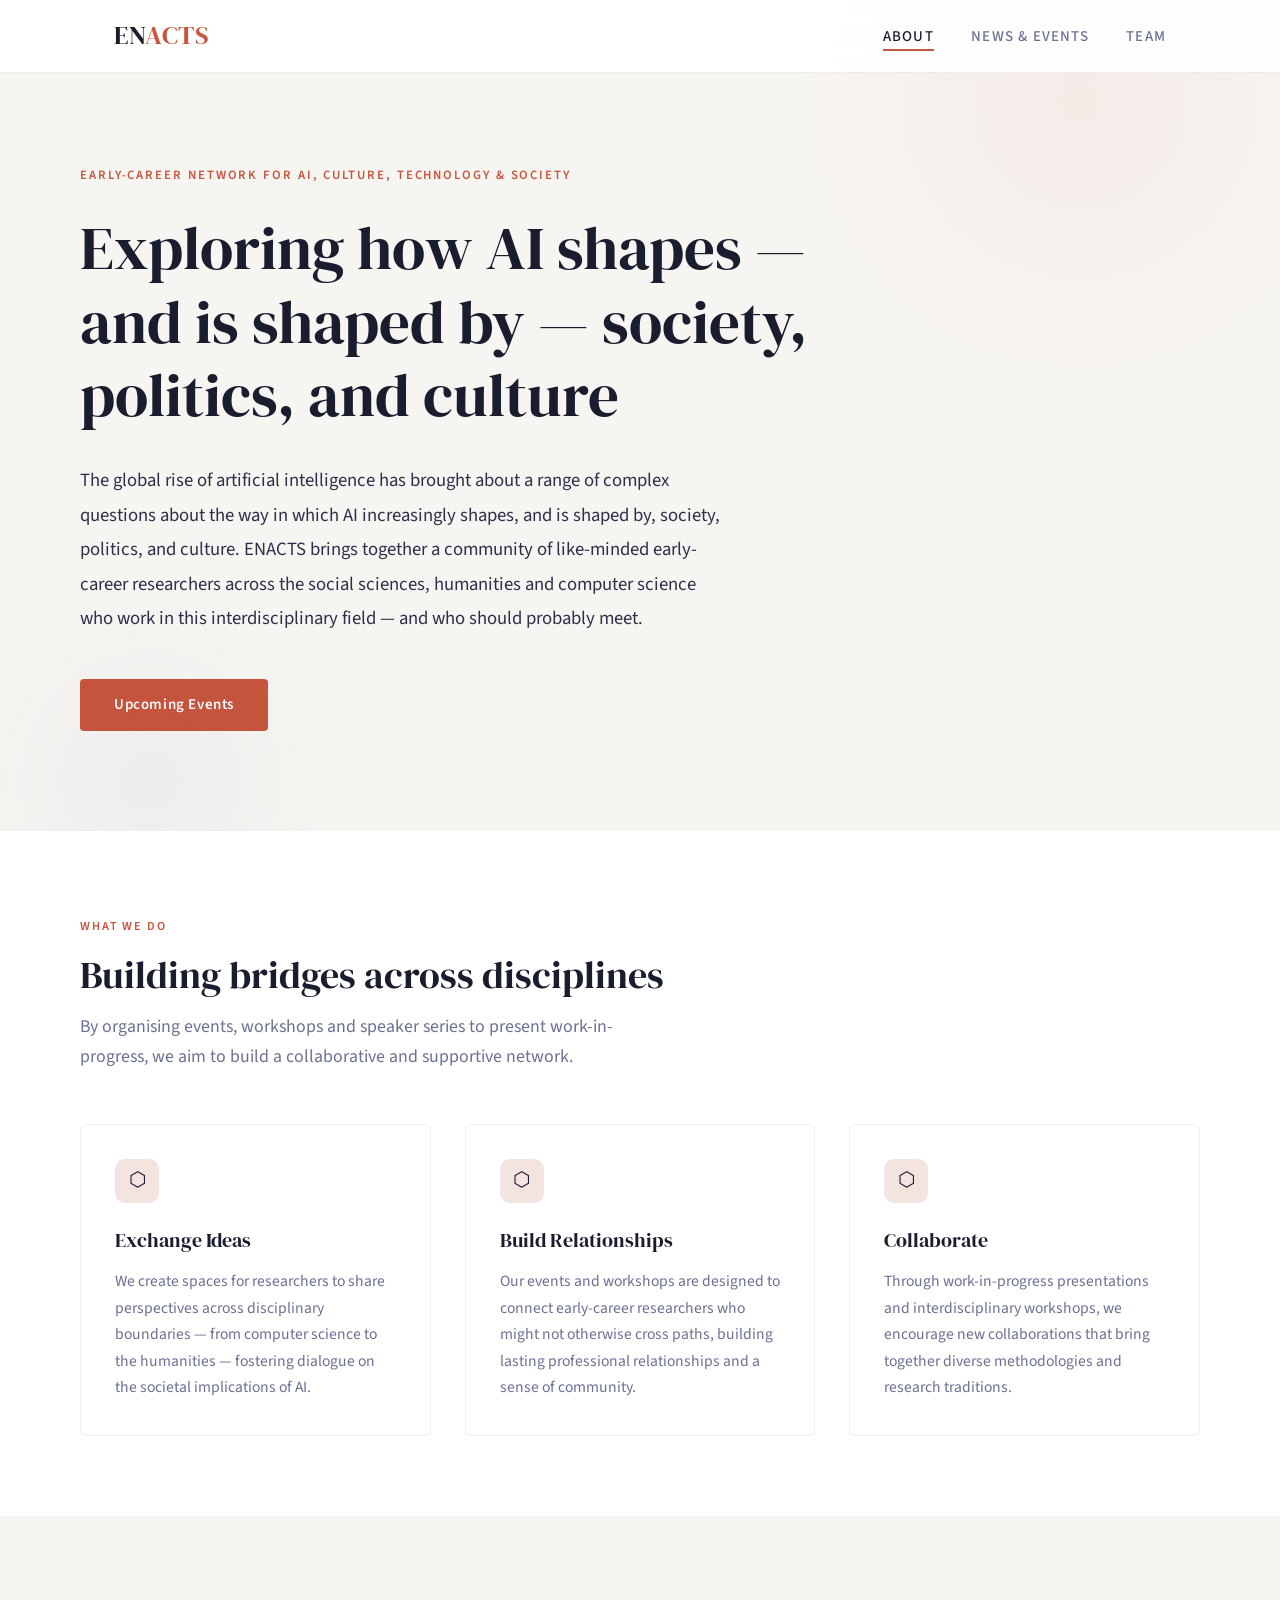
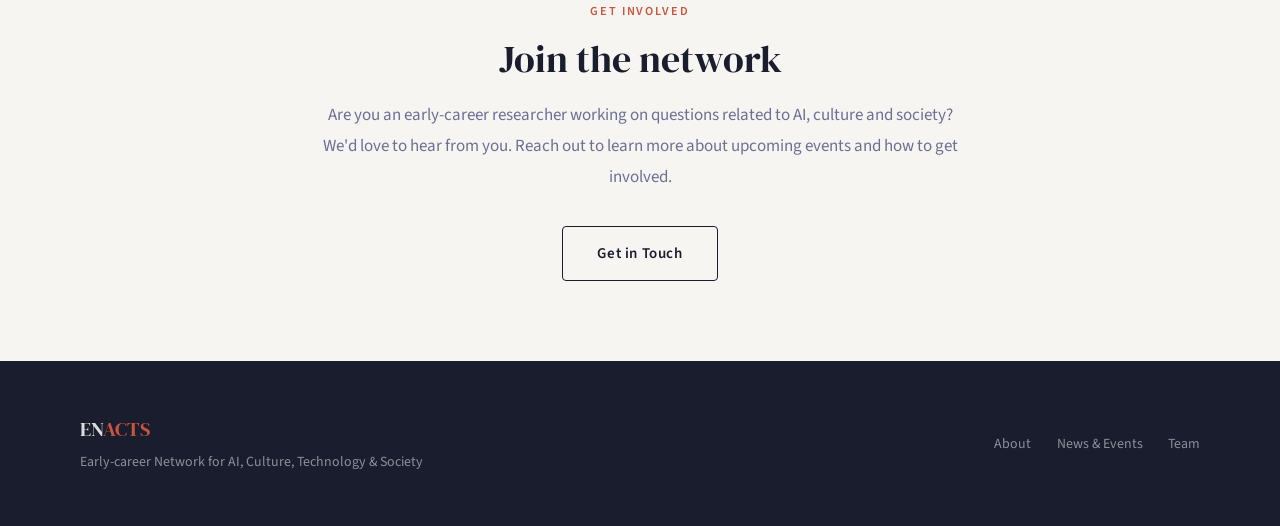
==== index.html @ 3371b324 "Add files via upload" ====
<!DOCTYPE html>
<html lang="en">
<head>
  <meta charset="UTF-8">
  <meta name="viewport" content="width=device-width, initial-scale=1.0">
  <title>ENACTS — Early-career Network for AI, Culture, Technology &amp; Society</title>
  <meta name="description" content="ENACTS brings together early-career researchers across the social sciences, humanities and computer science working at the intersection of AI, culture and society.">
  <link rel="stylesheet" href="style.css">
  <link rel="icon" href="data:image/svg+xml,<svg xmlns='http://www.w3.org/2000/svg' viewBox='0 0 100 100'><text y='.9em' font-size='90'>◈</text></svg>">
</head>
<body>

  <!-- Navigation -->
  <nav class="site-nav" id="nav">
    <div class="nav-inner">
      <a href="index.html" class="nav-logo">EN<span>ACTS</span></a>
      <ul class="nav-links" id="navLinks">
        <li><a href="index.html" class="active">About</a></li>
        <li><a href="news.html">News &amp; Events</a></li>
        <li><a href="team.html">Team</a></li>
      </ul>
      <button class="hamburger" id="hamburger" aria-label="Toggle menu">
        <span></span><span></span><span></span>
      </button>
    </div>
  </nav>

  <!-- Hero -->
  <section class="hero">
    <div class="hero-inner">
      <span class="hero-label">Early-career Network for AI, Culture, Technology &amp; Society</span>
      <h1>Exploring how AI shapes — and is shaped by — society, politics, and culture</h1>
      <p class="hero-description">
        The global rise of artificial intelligence has brought about a range of complex questions about the way in which AI increasingly shapes, and is shaped by, society, politics, and culture. ENACTS brings together a community of like-minded early-career researchers across the social sciences, humanities and computer science who work in this interdisciplinary field — and who should probably meet.
      </p>
      <div class="hero-cta">
        <a href="news.html" class="btn btn-primary">Upcoming Events</a>
      </div>
    </div>
  </section>

  <!-- About / Mission -->
  <section class="section" id="about">
    <div class="section-inner">
      <div class="section-header fade-in">
        <span class="section-label">What We Do</span>
        <h2 class="section-title">Building bridges across disciplines</h2>
        <p class="section-subtitle">
          By organising events, workshops and speaker series to present work-in-progress, we aim to build a collaborative and supportive network.
        </p>
      </div>
      <div class="pillars fade-in">
        <div class="pillar">
          <div class="pillar-icon">⬡</div>
          <h3>Exchange Ideas</h3>
          <p>We create spaces for researchers to share perspectives across disciplinary boundaries — from computer science to the humanities — fostering dialogue on the societal implications of AI.</p>
        </div>
        <div class="pillar">
          <div class="pillar-icon">⬡</div>
          <h3>Build Relationships</h3>
          <p>Our events and workshops are designed to connect early-career researchers who might not otherwise cross paths, building lasting professional relationships and a sense of community.</p>
        </div>
        <div class="pillar">
          <div class="pillar-icon">⬡</div>
          <h3>Collaborate</h3>
          <p>Through work-in-progress presentations and interdisciplinary workshops, we encourage new collaborations that bring together diverse methodologies and research traditions.</p>
        </div>
      </div>
    </div>
  </section>

  <!-- Call to action -->
  <section class="section section-alt">
    <div class="section-inner fade-in" style="text-align: center; max-width: 640px; margin: 0 auto;">
      <span class="section-label">Get Involved</span>
      <h2 class="section-title">Join the network</h2>
      <p style="color: var(--color-muted); margin-top: 1rem; line-height: 1.8;">
        Are you an early-career researcher working on questions related to AI, culture and society? We'd love to hear from you. Reach out to learn more about upcoming events and how to get involved.
      </p>
      <div style="margin-top: 2rem;">
        <a href="mailto:enacts@example.com" class="btn btn-outline">Get in Touch</a>
      </div>
    </div>
  </section>

  <!-- Footer -->
  <footer class="site-footer">
    <div class="footer-inner">
      <div>
        <div class="footer-logo">EN<span>ACTS</span></div>
        <p class="footer-text" style="margin-top: 0.3rem;">Early-career Network for AI, Culture, Technology &amp; Society</p>
      </div>
      <ul class="footer-links">
        <li><a href="index.html">About</a></li>
        <li><a href="news.html">News &amp; Events</a></li>
        <li><a href="team.html">Team</a></li>
      </ul>
    </div>
  </footer>

  <script>
    // Hamburger toggle
    document.getElementById('hamburger').addEventListener('click', () => {
      document.getElementById('navLinks').classList.toggle('open');
    });

    // Scroll shadow on nav
    window.addEventListener('scroll', () => {
      document.getElementById('nav').classList.toggle('scrolled', window.scrollY > 20);
    });

    // Fade-in on scroll
    const observer = new IntersectionObserver((entries) => {
      entries.forEach(entry => {
        if (entry.isIntersecting) {
          entry.target.classList.add('visible');
        }
      });
    }, { threshold: 0.15 });

    document.querySelectorAll('.fade-in').forEach(el => observer.observe(el));
  </script>

</body>
</html>
---- style.css ----
@import url('https://fonts.googleapis.com/css2?family=DM+Serif+Display:ital@0;1&family=Source+Sans+3:ital,wght@0,300;0,400;0,500;0,600;0,700;1,400&display=swap');

:root {
  --color-ink: #1a1d2e;
  --color-deep: #2c3049;
  --color-muted: #6b7094;
  --color-light: #a8adc6;
  --color-wash: #f0f1f6;
  --color-white: #ffffff;
  --color-accent: #c8553d;
  --color-accent-soft: #f4e4e0;
  --color-warm: #f7f5f2;
  --font-display: 'DM Serif Display', Georgia, serif;
  --font-body: 'Source Sans 3', 'Segoe UI', sans-serif;
  --max-width: 1120px;
  --transition: 0.3s ease;
}

*, *::before, *::after {
  margin: 0;
  padding: 0;
  box-sizing: border-box;
}

html {
  scroll-behavior: smooth;
  font-size: 17px;
}

body {
  font-family: var(--font-body);
  color: var(--color-ink);
  background: var(--color-white);
  line-height: 1.7;
  -webkit-font-smoothing: antialiased;
}

/* ── Navigation ── */
.site-nav {
  position: fixed;
  top: 0;
  left: 0;
  right: 0;
  z-index: 100;
  background: rgba(255, 255, 255, 0.92);
  backdrop-filter: blur(12px);
  -webkit-backdrop-filter: blur(12px);
  border-bottom: 1px solid rgba(26, 29, 46, 0.08);
  transition: box-shadow var(--transition);
}

.site-nav.scrolled {
  box-shadow: 0 2px 20px rgba(26, 29, 46, 0.08);
}

.nav-inner {
  max-width: var(--max-width);
  margin: 0 auto;
  padding: 0 2rem;
  display: flex;
  align-items: center;
  justify-content: space-between;
  height: 72px;
}

.nav-logo {
  font-family: var(--font-display);
  font-size: 1.5rem;
  color: var(--color-ink);
  text-decoration: none;
  letter-spacing: 0.02em;
}

.nav-logo span {
  color: var(--color-accent);
}

.nav-links {
  display: flex;
  align-items: center;
  gap: 2.2rem;
  list-style: none;
}

.nav-links a {
  font-size: 0.88rem;
  font-weight: 500;
  color: var(--color-muted);
  text-decoration: none;
  text-transform: uppercase;
  letter-spacing: 0.08em;
  transition: color var(--transition);
  position: relative;
}

.nav-links a::after {
  content: '';
  position: absolute;
  bottom: -4px;
  left: 0;
  width: 0;
  height: 2px;
  background: var(--color-accent);
  transition: width var(--transition);
}

.nav-links a:hover,
.nav-links a.active {
  color: var(--color-ink);
}

.nav-links a:hover::after,
.nav-links a.active::after {
  width: 100%;
}

.hamburger {
  display: none;
  background: none;
  border: none;
  cursor: pointer;
  padding: 4px;
}

.hamburger span {
  display: block;
  width: 24px;
  height: 2px;
  background: var(--color-ink);
  margin: 5px 0;
  transition: var(--transition);
}

/* ── Hero ── */
.hero {
  padding: 160px 2rem 100px;
  background: var(--color-warm);
  position: relative;
  overflow: hidden;
}

.hero::before {
  content: '';
  position: absolute;
  top: -200px;
  right: -100px;
  width: 600px;
  height: 600px;
  border-radius: 50%;
  background: radial-gradient(circle, rgba(200, 85, 61, 0.06) 0%, transparent 70%);
  pointer-events: none;
}

.hero::after {
  content: '';
  position: absolute;
  bottom: -150px;
  left: -50px;
  width: 400px;
  height: 400px;
  border-radius: 50%;
  background: radial-gradient(circle, rgba(44, 48, 73, 0.04) 0%, transparent 70%);
  pointer-events: none;
}

.hero-inner {
  max-width: var(--max-width);
  margin: 0 auto;
  position: relative;
}

.hero-label {
  display: inline-block;
  font-size: 0.75rem;
  font-weight: 600;
  text-transform: uppercase;
  letter-spacing: 0.15em;
  color: var(--color-accent);
  margin-bottom: 1.5rem;
  opacity: 0;
  animation: fadeUp 0.7s ease 0.2s forwards;
}

.hero h1 {
  font-family: var(--font-display);
  font-size: clamp(2.4rem, 5vw, 3.6rem);
  font-weight: 400;
  line-height: 1.2;
  color: var(--color-ink);
  max-width: 750px;
  margin-bottom: 1.8rem;
  opacity: 0;
  animation: fadeUp 0.7s ease 0.35s forwards;
}

.hero-description {
  font-size: 1.1rem;
  line-height: 1.85;
  color: var(--color-deep);
  max-width: 640px;
  opacity: 0;
  animation: fadeUp 0.7s ease 0.5s forwards;
}

.hero-cta {
  margin-top: 2.5rem;
  opacity: 0;
  animation: fadeUp 0.7s ease 0.65s forwards;
}

.btn {
  display: inline-block;
  padding: 0.8rem 2rem;
  font-family: var(--font-body);
  font-size: 0.88rem;
  font-weight: 600;
  letter-spacing: 0.04em;
  text-decoration: none;
  border-radius: 4px;
  transition: all var(--transition);
  cursor: pointer;
  border: none;
}

.btn-primary {
  background: var(--color-accent);
  color: var(--color-white);
}

.btn-primary:hover {
  background: #b34a34;
  transform: translateY(-1px);
  box-shadow: 0 4px 16px rgba(200, 85, 61, 0.3);
}

.btn-outline {
  background: transparent;
  color: var(--color-ink);
  border: 1.5px solid var(--color-ink);
}

.btn-outline:hover {
  background: var(--color-ink);
  color: var(--color-white);
}

/* ── Sections ── */
.section {
  padding: 80px 2rem;
}

.section-alt {
  background: var(--color-warm);
}

.section-inner {
  max-width: var(--max-width);
  margin: 0 auto;
}

.section-header {
  margin-bottom: 3rem;
}

.section-label {
  display: inline-block;
  font-size: 0.72rem;
  font-weight: 600;
  text-transform: uppercase;
  letter-spacing: 0.15em;
  color: var(--color-accent);
  margin-bottom: 0.8rem;
}

.section-title {
  font-family: var(--font-display);
  font-size: clamp(1.8rem, 3vw, 2.4rem);
  font-weight: 400;
  color: var(--color-ink);
  line-height: 1.25;
}

.section-subtitle {
  font-size: 1.05rem;
  color: var(--color-muted);
  margin-top: 0.8rem;
  max-width: 560px;
  line-height: 1.7;
}

/* ── About pillars ── */
.pillars {
  display: grid;
  grid-template-columns: repeat(3, 1fr);
  gap: 2rem;
  margin-top: 2.5rem;
}

.pillar {
  padding: 2rem;
  background: var(--color-white);
  border: 1px solid rgba(26, 29, 46, 0.07);
  border-radius: 6px;
  transition: all var(--transition);
}

.pillar:hover {
  border-color: rgba(200, 85, 61, 0.2);
  box-shadow: 0 8px 30px rgba(26, 29, 46, 0.06);
  transform: translateY(-2px);
}

.pillar-icon {
  width: 44px;
  height: 44px;
  border-radius: 10px;
  background: var(--color-accent-soft);
  display: flex;
  align-items: center;
  justify-content: center;
  margin-bottom: 1.2rem;
  font-size: 1.2rem;
}

.pillar h3 {
  font-family: var(--font-display);
  font-size: 1.2rem;
  font-weight: 400;
  margin-bottom: 0.6rem;
}

.pillar p {
  font-size: 0.92rem;
  color: var(--color-muted);
  line-height: 1.7;
}

/* ── News & Events ── */
.events-grid {
  display: grid;
  gap: 1.5rem;
}

.event-card {
  display: grid;
  grid-template-columns: 100px 1fr;
  gap: 2rem;
  padding: 2rem;
  background: var(--color-white);
  border: 1px solid rgba(26, 29, 46, 0.07);
  border-radius: 6px;
  transition: all var(--transition);
}

.event-card:hover {
  border-color: rgba(200, 85, 61, 0.15);
  box-shadow: 0 4px 20px rgba(26, 29, 46, 0.05);
}

.event-date {
  text-align: center;
  padding-top: 0.3rem;
}

.event-date .month {
  display: block;
  font-size: 0.72rem;
  font-weight: 600;
  text-transform: uppercase;
  letter-spacing: 0.12em;
  color: var(--color-accent);
}

.event-date .day {
  display: block;
  font-family: var(--font-display);
  font-size: 2.2rem;
  line-height: 1.1;
  color: var(--color-ink);
}

.event-date .year {
  display: block;
  font-size: 0.8rem;
  color: var(--color-light);
}

.event-tag {
  display: inline-block;
  font-size: 0.68rem;
  font-weight: 600;
  text-transform: uppercase;
  letter-spacing: 0.1em;
  padding: 0.25rem 0.7rem;
  border-radius: 3px;
  margin-bottom: 0.5rem;
}

.tag-event {
  background: var(--color-accent-soft);
  color: var(--color-accent);
}

.tag-news {
  background: rgba(44, 48, 73, 0.08);
  color: var(--color-deep);
}

.tag-workshop {
  background: rgba(76, 148, 116, 0.1);
  color: #3d7a55;
}

.event-content h3 {
  font-family: var(--font-display);
  font-size: 1.2rem;
  font-weight: 400;
  margin-bottom: 0.4rem;
  line-height: 1.35;
}

.event-content p {
  font-size: 0.92rem;
  color: var(--color-muted);
  line-height: 1.65;
}

.event-meta {
  font-size: 0.82rem;
  color: var(--color-light);
  margin-top: 0.6rem;
}

.event-meta span + span::before {
  content: '·';
  margin: 0 0.5rem;
}

.empty-state {
  text-align: center;
  padding: 4rem 2rem;
  color: var(--color-muted);
}

.empty-state p {
  font-size: 1rem;
  margin-top: 0.5rem;
}

/* ── Team ── */
.team-grid {
  display: grid;
  grid-template-columns: repeat(auto-fill, minmax(260px, 1fr));
  gap: 2rem;
}

.team-card {
  text-align: center;
  padding: 2.5rem 1.5rem;
  background: var(--color-white);
  border: 1px solid rgba(26, 29, 46, 0.07);
  border-radius: 6px;
  transition: all var(--transition);
}

.team-card:hover {
  border-color: rgba(200, 85, 61, 0.15);
  box-shadow: 0 8px 30px rgba(26, 29, 46, 0.06);
  transform: translateY(-2px);
}

.team-avatar {
  width: 88px;
  height: 88px;
  border-radius: 50%;
  background: linear-gradient(135deg, var(--color-wash) 0%, var(--color-accent-soft) 100%);
  margin: 0 auto 1.2rem;
  display: flex;
  align-items: center;
  justify-content: center;
  font-family: var(--font-display);
  font-size: 1.6rem;
  color: var(--color-accent);
}

.team-card h3 {
  font-family: var(--font-display);
  font-size: 1.15rem;
  font-weight: 400;
  margin-bottom: 0.2rem;
}

.team-role {
  font-size: 0.82rem;
  font-weight: 500;
  color: var(--color-accent);
  text-transform: uppercase;
  letter-spacing: 0.06em;
  margin-bottom: 0.4rem;
}

.team-affiliation {
  font-size: 0.88rem;
  color: var(--color-muted);
}

.team-bio {
  font-size: 0.88rem;
  color: var(--color-muted);
  line-height: 1.6;
  margin-top: 0.8rem;
}

.team-links {
  margin-top: 1rem;
  display: flex;
  justify-content: center;
  gap: 1rem;
}

.team-links a {
  font-size: 0.78rem;
  font-weight: 500;
  color: var(--color-light);
  text-decoration: none;
  transition: color var(--transition);
}

.team-links a:hover {
  color: var(--color-accent);
}

/* ── Footer ── */
.site-footer {
  background: var(--color-ink);
  color: rgba(255, 255, 255, 0.5);
  padding: 3rem 2rem;
}

.footer-inner {
  max-width: var(--max-width);
  margin: 0 auto;
  display: flex;
  justify-content: space-between;
  align-items: center;
  flex-wrap: wrap;
  gap: 1rem;
}

.footer-logo {
  font-family: var(--font-display);
  font-size: 1.2rem;
  color: rgba(255, 255, 255, 0.85);
}

.footer-logo span {
  color: var(--color-accent);
}

.footer-text {
  font-size: 0.82rem;
}

.footer-links {
  display: flex;
  gap: 1.5rem;
  list-style: none;
}

.footer-links a {
  font-size: 0.82rem;
  color: rgba(255, 255, 255, 0.5);
  text-decoration: none;
  transition: color var(--transition);
}

.footer-links a:hover {
  color: rgba(255, 255, 255, 0.9);
}

/* ── Animations ── */
@keyframes fadeUp {
  from {
    opacity: 0;
    transform: translateY(20px);
  }
  to {
    opacity: 1;
    transform: translateY(0);
  }
}

.fade-in {
  opacity: 0;
  transform: translateY(16px);
  transition: opacity 0.6s ease, transform 0.6s ease;
}

.fade-in.visible {
  opacity: 1;
  transform: translateY(0);
}

/* ── Page header (for inner pages) ── */
.page-header {
  padding: 140px 2rem 60px;
  background: var(--color-warm);
  position: relative;
}

.page-header::before {
  content: '';
  position: absolute;
  top: -100px;
  right: -50px;
  width: 400px;
  height: 400px;
  border-radius: 50%;
  background: radial-gradient(circle, rgba(200, 85, 61, 0.05) 0%, transparent 70%);
  pointer-events: none;
}

.page-header-inner {
  max-width: var(--max-width);
  margin: 0 auto;
  position: relative;
}

/* ── Responsive ── */
@media (max-width: 768px) {
  html {
    font-size: 16px;
  }

  .hamburger {
    display: block;
  }

  .nav-links {
    display: none;
    position: absolute;
    top: 72px;
    left: 0;
    right: 0;
    background: rgba(255, 255, 255, 0.98);
    backdrop-filter: blur(12px);
    flex-direction: column;
    padding: 1.5rem 2rem;
    gap: 1.2rem;
    border-bottom: 1px solid rgba(26, 29, 46, 0.08);
  }

  .nav-links.open {
    display: flex;
  }

  .hero {
    padding: 130px 1.5rem 70px;
  }

  .section {
    padding: 60px 1.5rem;
  }

  .pillars {
    grid-template-columns: 1fr;
  }

  .event-card {
    grid-template-columns: 80px 1fr;
    gap: 1.2rem;
    padding: 1.5rem;
  }

  .team-grid {
    grid-template-columns: 1fr 1fr;
  }

  .footer-inner {
    flex-direction: column;
    text-align: center;
  }
}

@media (max-width: 480px) {
  .team-grid {
    grid-template-columns: 1fr;
  }
}
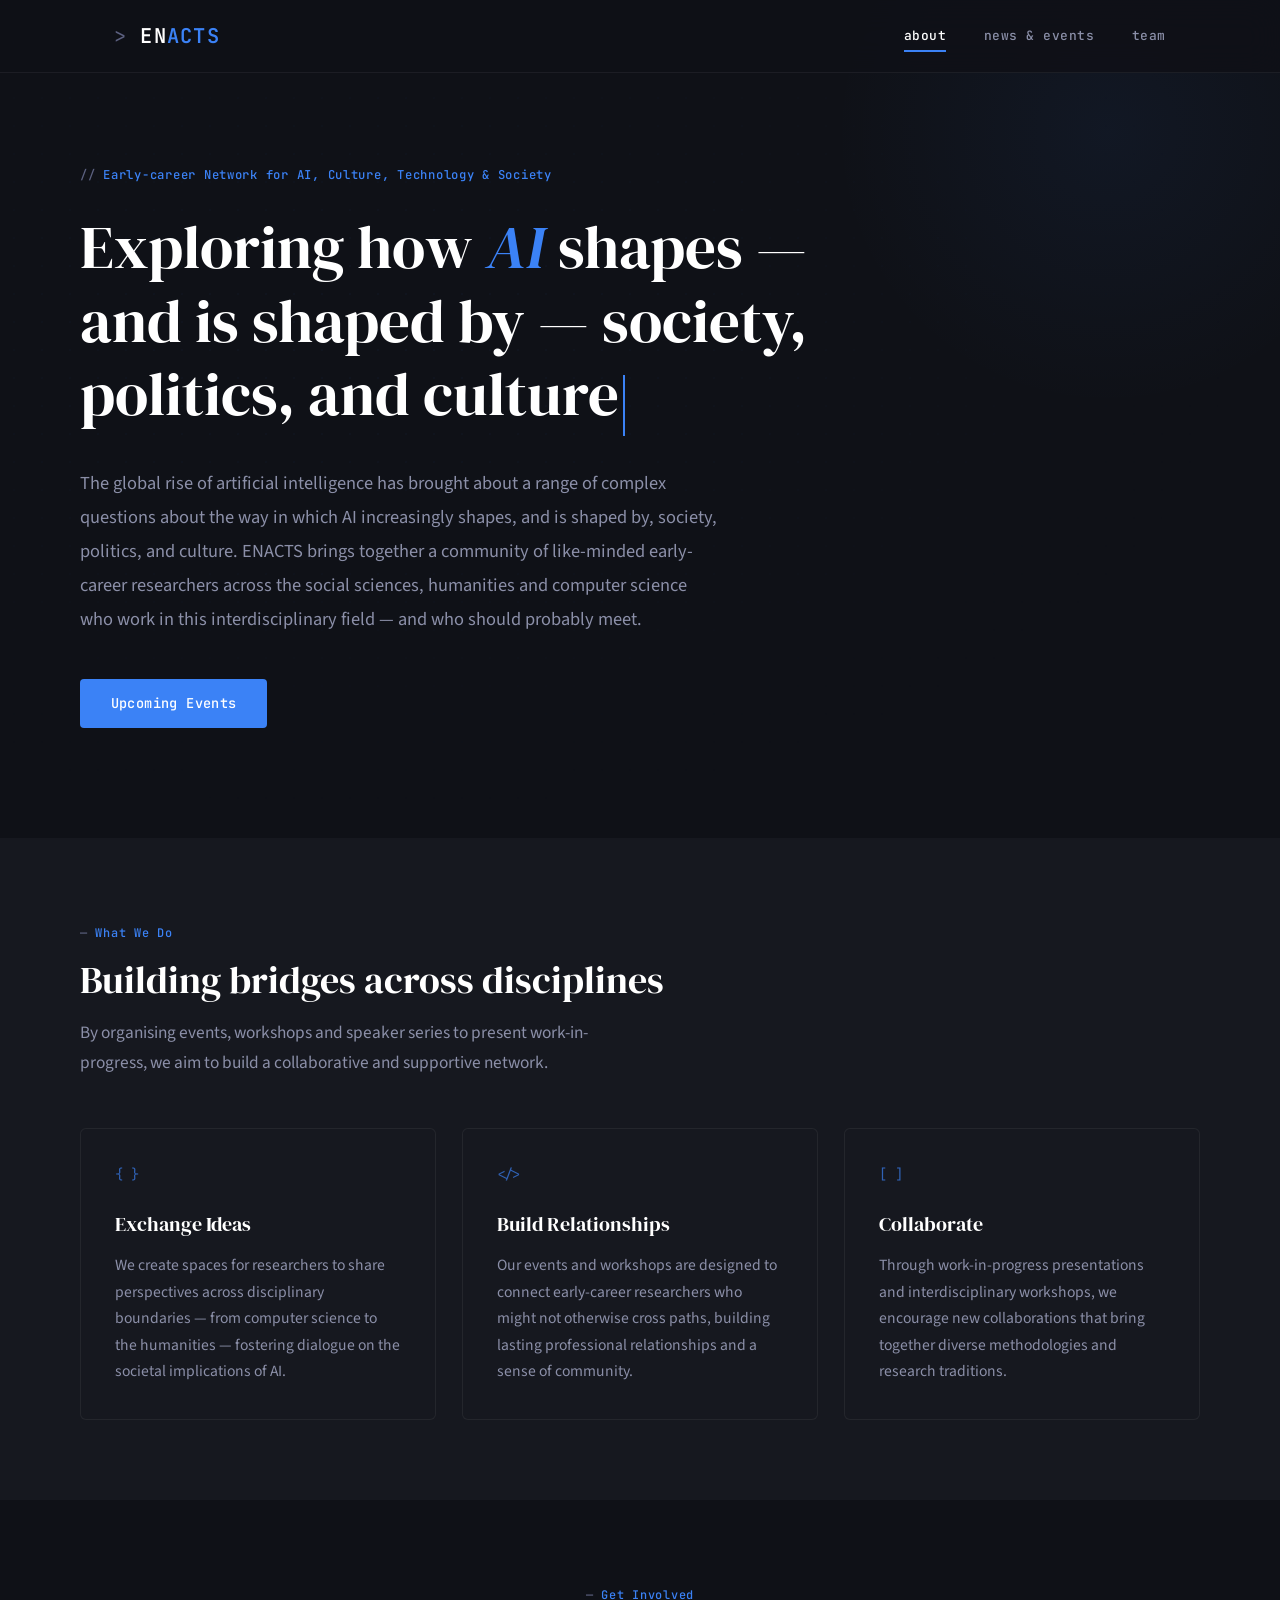
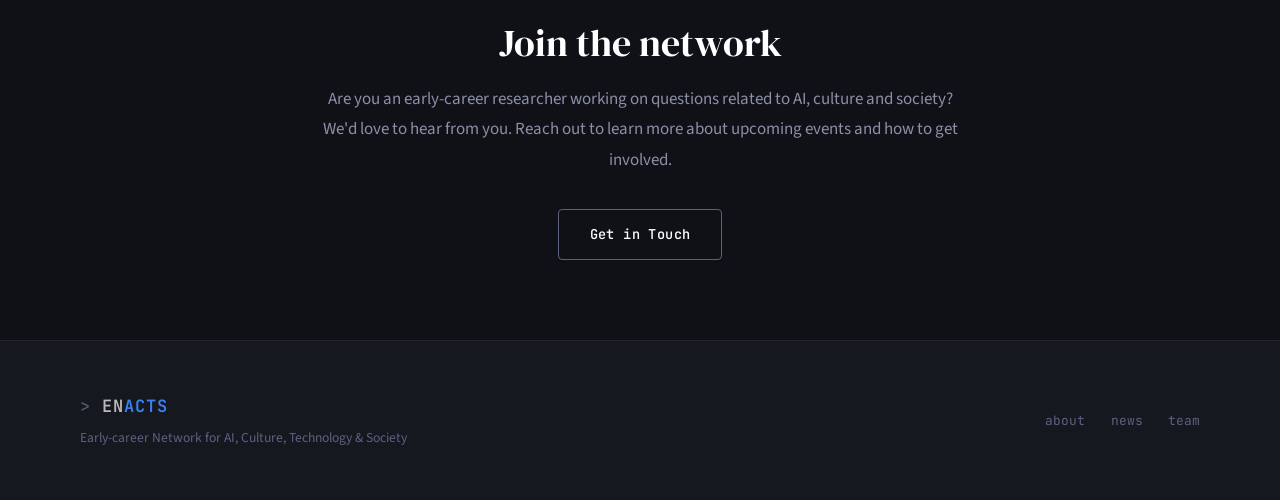
==== commit aeb42ba1: "Add files via upload" ====
--- a/index.html
+++ b/index.html
@@ -15,9 +15,9 @@
     <div class="nav-inner">
       <a href="index.html" class="nav-logo">EN<span>ACTS</span></a>
       <ul class="nav-links" id="navLinks">
-        <li><a href="index.html" class="active">About</a></li>
-        <li><a href="news.html">News &amp; Events</a></li>
-        <li><a href="team.html">Team</a></li>
+        <li><a href="index.html" class="active">about</a></li>
+        <li><a href="news.html">news &amp; events</a></li>
+        <li><a href="team.html">team</a></li>
       </ul>
       <button class="hamburger" id="hamburger" aria-label="Toggle menu">
         <span></span><span></span><span></span>
@@ -29,7 +29,7 @@
   <section class="hero">
     <div class="hero-inner">
       <span class="hero-label">Early-career Network for AI, Culture, Technology &amp; Society</span>
-      <h1>Exploring how AI shapes — and is shaped by — society, politics, and culture</h1>
+      <h1>Exploring how <em>AI</em> shapes — and is shaped by — society, politics, and culture<span class="cursor"></span></h1>
       <p class="hero-description">
         The global rise of artificial intelligence has brought about a range of complex questions about the way in which AI increasingly shapes, and is shaped by, society, politics, and culture. ENACTS brings together a community of like-minded early-career researchers across the social sciences, humanities and computer science who work in this interdisciplinary field — and who should probably meet.
       </p>
@@ -40,7 +40,7 @@
   </section>
 
   <!-- About / Mission -->
-  <section class="section" id="about">
+  <section class="section section-alt" id="about">
     <div class="section-inner">
       <div class="section-header fade-in">
         <span class="section-label">What We Do</span>
@@ -51,17 +51,17 @@
       </div>
       <div class="pillars fade-in">
         <div class="pillar">
-          <div class="pillar-icon">⬡</div>
+          <div class="pillar-icon">{  }</div>
           <h3>Exchange Ideas</h3>
           <p>We create spaces for researchers to share perspectives across disciplinary boundaries — from computer science to the humanities — fostering dialogue on the societal implications of AI.</p>
         </div>
         <div class="pillar">
-          <div class="pillar-icon">⬡</div>
+          <div class="pillar-icon">&lt;/&gt;</div>
           <h3>Build Relationships</h3>
           <p>Our events and workshops are designed to connect early-career researchers who might not otherwise cross paths, building lasting professional relationships and a sense of community.</p>
         </div>
         <div class="pillar">
-          <div class="pillar-icon">⬡</div>
+          <div class="pillar-icon">[ ]</div>
           <h3>Collaborate</h3>
           <p>Through work-in-progress presentations and interdisciplinary workshops, we encourage new collaborations that bring together diverse methodologies and research traditions.</p>
         </div>
@@ -70,7 +70,7 @@
   </section>
 
   <!-- Call to action -->
-  <section class="section section-alt">
+  <section class="section">
     <div class="section-inner fade-in" style="text-align: center; max-width: 640px; margin: 0 auto;">
       <span class="section-label">Get Involved</span>
       <h2 class="section-title">Join the network</h2>
@@ -91,33 +91,23 @@
         <p class="footer-text" style="margin-top: 0.3rem;">Early-career Network for AI, Culture, Technology &amp; Society</p>
       </div>
       <ul class="footer-links">
-        <li><a href="index.html">About</a></li>
-        <li><a href="news.html">News &amp; Events</a></li>
-        <li><a href="team.html">Team</a></li>
+        <li><a href="index.html">about</a></li>
+        <li><a href="news.html">news</a></li>
+        <li><a href="team.html">team</a></li>
       </ul>
     </div>
   </footer>
 
   <script>
-    // Hamburger toggle
     document.getElementById('hamburger').addEventListener('click', () => {
       document.getElementById('navLinks').classList.toggle('open');
     });
-
-    // Scroll shadow on nav
     window.addEventListener('scroll', () => {
       document.getElementById('nav').classList.toggle('scrolled', window.scrollY > 20);
     });
-
-    // Fade-in on scroll
     const observer = new IntersectionObserver((entries) => {
-      entries.forEach(entry => {
-        if (entry.isIntersecting) {
-          entry.target.classList.add('visible');
-        }
-      });
+      entries.forEach(entry => { if (entry.isIntersecting) entry.target.classList.add('visible'); });
     }, { threshold: 0.15 });
-
     document.querySelectorAll('.fade-in').forEach(el => observer.observe(el));
   </script>
 
--- a/style.css
+++ b/style.css
@@ -1,689 +1,256 @@
-@import url('https://fonts.googleapis.com/css2?family=DM+Serif+Display:ital@0;1&family=Source+Sans+3:ital,wght@0,300;0,400;0,500;0,600;0,700;1,400&display=swap');
+@import url('https://fonts.googleapis.com/css2?family=DM+Serif+Display:ital@0;1&family=Source+Sans+3:ital,wght@0,300;0,400;0,500;0,600;0,700;1,400&family=JetBrains+Mono:wght@400;500;600&display=swap');
 
 :root {
-  --color-ink: #1a1d2e;
-  --color-deep: #2c3049;
-  --color-muted: #6b7094;
-  --color-light: #a8adc6;
-  --color-wash: #f0f1f6;
+  --color-ink: #0f1117;
+  --color-deep: #1a1d2e;
+  --color-panel: #16181f;
+  --color-muted: #8b8fa8;
+  --color-light: #5c6180;
   --color-white: #ffffff;
-  --color-accent: #c8553d;
-  --color-accent-soft: #f4e4e0;
-  --color-warm: #f7f5f2;
+  --color-accent: #3b82f6;
+  --color-accent-glow: rgba(59, 130, 246, 0.12);
+  --color-cyan: #22d3ee;
+  --color-border: rgba(255, 255, 255, 0.06);
   --font-display: 'DM Serif Display', Georgia, serif;
   --font-body: 'Source Sans 3', 'Segoe UI', sans-serif;
+  --font-mono: 'JetBrains Mono', 'Fira Code', monospace;
   --max-width: 1120px;
   --transition: 0.3s ease;
 }
 
-*, *::before, *::after {
-  margin: 0;
-  padding: 0;
-  box-sizing: border-box;
-}
-
-html {
-  scroll-behavior: smooth;
-  font-size: 17px;
-}
-
+*, *::before, *::after { margin: 0; padding: 0; box-sizing: border-box; }
+html { scroll-behavior: smooth; font-size: 17px; }
 body {
   font-family: var(--font-body);
-  color: var(--color-ink);
-  background: var(--color-white);
+  color: var(--color-white);
+  background: var(--color-ink);
   line-height: 1.7;
   -webkit-font-smoothing: antialiased;
 }
 
 /* ── Navigation ── */
 .site-nav {
-  position: fixed;
-  top: 0;
-  left: 0;
-  right: 0;
-  z-index: 100;
-  background: rgba(255, 255, 255, 0.92);
-  backdrop-filter: blur(12px);
-  -webkit-backdrop-filter: blur(12px);
-  border-bottom: 1px solid rgba(26, 29, 46, 0.08);
+  position: fixed; top: 0; left: 0; right: 0; z-index: 100;
+  background: rgba(15, 17, 23, 0.88);
+  backdrop-filter: blur(16px); -webkit-backdrop-filter: blur(16px);
+  border-bottom: 1px solid var(--color-border);
   transition: box-shadow var(--transition);
 }
-
-.site-nav.scrolled {
-  box-shadow: 0 2px 20px rgba(26, 29, 46, 0.08);
-}
+.site-nav.scrolled { box-shadow: 0 4px 30px rgba(0, 0, 0, 0.3); }
 
 .nav-inner {
-  max-width: var(--max-width);
-  margin: 0 auto;
-  padding: 0 2rem;
-  display: flex;
-  align-items: center;
-  justify-content: space-between;
-  height: 72px;
+  max-width: var(--max-width); margin: 0 auto; padding: 0 2rem;
+  display: flex; align-items: center; justify-content: space-between; height: 72px;
 }
 
 .nav-logo {
-  font-family: var(--font-display);
-  font-size: 1.5rem;
-  color: var(--color-ink);
-  text-decoration: none;
-  letter-spacing: 0.02em;
-}
-
-.nav-logo span {
-  color: var(--color-accent);
-}
-
-.nav-links {
-  display: flex;
-  align-items: center;
-  gap: 2.2rem;
-  list-style: none;
-}
-
+  font-family: var(--font-mono); font-size: 1.2rem; font-weight: 600;
+  color: var(--color-white); text-decoration: none; letter-spacing: 0.06em;
+}
+.nav-logo span { color: var(--color-accent); }
+.nav-logo::before { content: '> '; color: var(--color-light); font-weight: 400; }
+
+.nav-links { display: flex; align-items: center; gap: 2.2rem; list-style: none; }
 .nav-links a {
-  font-size: 0.88rem;
-  font-weight: 500;
-  color: var(--color-muted);
-  text-decoration: none;
-  text-transform: uppercase;
-  letter-spacing: 0.08em;
-  transition: color var(--transition);
-  position: relative;
-}
-
+  font-family: var(--font-mono); font-size: 0.76rem; font-weight: 500;
+  color: var(--color-muted); text-decoration: none; text-transform: lowercase;
+  letter-spacing: 0.04em; transition: color var(--transition); position: relative; padding: 0.3rem 0;
+}
 .nav-links a::after {
-  content: '';
-  position: absolute;
-  bottom: -4px;
-  left: 0;
-  width: 0;
-  height: 2px;
-  background: var(--color-accent);
-  transition: width var(--transition);
-}
-
-.nav-links a:hover,
-.nav-links a.active {
-  color: var(--color-ink);
-}
-
-.nav-links a:hover::after,
-.nav-links a.active::after {
-  width: 100%;
-}
-
-.hamburger {
-  display: none;
-  background: none;
-  border: none;
-  cursor: pointer;
-  padding: 4px;
-}
-
-.hamburger span {
-  display: block;
-  width: 24px;
-  height: 2px;
-  background: var(--color-ink);
-  margin: 5px 0;
-  transition: var(--transition);
-}
+  content: ''; position: absolute; bottom: -2px; left: 0; width: 0;
+  height: 1.5px; background: var(--color-accent); transition: width var(--transition);
+}
+.nav-links a:hover, .nav-links a.active { color: var(--color-white); }
+.nav-links a:hover::after, .nav-links a.active::after { width: 100%; }
+
+.hamburger { display: none; background: none; border: none; cursor: pointer; padding: 4px; }
+.hamburger span { display: block; width: 22px; height: 1.5px; background: var(--color-white); margin: 5px 0; transition: var(--transition); }
 
 /* ── Hero ── */
 .hero {
-  padding: 160px 2rem 100px;
-  background: var(--color-warm);
-  position: relative;
-  overflow: hidden;
-}
-
+  padding: 160px 2rem 110px; background: var(--color-ink);
+  position: relative; overflow: hidden;
+}
 .hero::before {
-  content: '';
-  position: absolute;
-  top: -200px;
-  right: -100px;
-  width: 600px;
-  height: 600px;
-  border-radius: 50%;
-  background: radial-gradient(circle, rgba(200, 85, 61, 0.06) 0%, transparent 70%);
+  content: ''; position: absolute; inset: 0;
+  background-image: radial-gradient(rgba(59, 130, 246, 0.07) 1px, transparent 1px);
+  background-size: 28px 28px; pointer-events: none;
+  mask-image: radial-gradient(ellipse 70% 60% at 30% 40%, rgba(0,0,0,0.5) 0%, transparent 100%);
+  -webkit-mask-image: radial-gradient(ellipse 70% 60% at 30% 40%, rgba(0,0,0,0.5) 0%, transparent 100%);
+}
+.hero::after {
+  content: ''; position: absolute; top: -20%; right: -10%;
+  width: 600px; height: 600px; border-radius: 50%;
+  background: radial-gradient(circle, rgba(59, 130, 246, 0.06) 0%, transparent 65%);
   pointer-events: none;
 }
-
-.hero::after {
-  content: '';
-  position: absolute;
-  bottom: -150px;
-  left: -50px;
-  width: 400px;
-  height: 400px;
-  border-radius: 50%;
-  background: radial-gradient(circle, rgba(44, 48, 73, 0.04) 0%, transparent 70%);
-  pointer-events: none;
-}
-
-.hero-inner {
-  max-width: var(--max-width);
-  margin: 0 auto;
-  position: relative;
-}
+.hero-inner { max-width: var(--max-width); margin: 0 auto; position: relative; z-index: 1; }
 
 .hero-label {
-  display: inline-block;
-  font-size: 0.75rem;
-  font-weight: 600;
-  text-transform: uppercase;
-  letter-spacing: 0.15em;
-  color: var(--color-accent);
-  margin-bottom: 1.5rem;
-  opacity: 0;
-  animation: fadeUp 0.7s ease 0.2s forwards;
-}
+  display: inline-block; font-family: var(--font-mono); font-size: 0.72rem; font-weight: 500;
+  letter-spacing: 0.06em; color: var(--color-accent); margin-bottom: 1.5rem;
+  opacity: 0; animation: fadeUp 0.7s ease 0.2s forwards;
+}
+.hero-label::before { content: '// '; color: var(--color-light); }
 
 .hero h1 {
-  font-family: var(--font-display);
-  font-size: clamp(2.4rem, 5vw, 3.6rem);
-  font-weight: 400;
-  line-height: 1.2;
-  color: var(--color-ink);
-  max-width: 750px;
-  margin-bottom: 1.8rem;
-  opacity: 0;
-  animation: fadeUp 0.7s ease 0.35s forwards;
-}
+  font-family: var(--font-display); font-size: clamp(2.4rem, 5vw, 3.6rem); font-weight: 400;
+  line-height: 1.2; color: var(--color-white); max-width: 750px; margin-bottom: 1.8rem;
+  opacity: 0; animation: fadeUp 0.7s ease 0.35s forwards;
+}
+.hero h1 em { font-style: italic; color: var(--color-accent); }
 
 .hero-description {
-  font-size: 1.1rem;
-  line-height: 1.85;
-  color: var(--color-deep);
-  max-width: 640px;
-  opacity: 0;
-  animation: fadeUp 0.7s ease 0.5s forwards;
-}
-
-.hero-cta {
-  margin-top: 2.5rem;
-  opacity: 0;
-  animation: fadeUp 0.7s ease 0.65s forwards;
-}
+  font-size: 1.08rem; line-height: 1.85; color: var(--color-muted); max-width: 640px;
+  opacity: 0; animation: fadeUp 0.7s ease 0.5s forwards;
+}
+.hero-cta { margin-top: 2.5rem; opacity: 0; animation: fadeUp 0.7s ease 0.65s forwards; }
 
 .btn {
-  display: inline-block;
-  padding: 0.8rem 2rem;
-  font-family: var(--font-body);
-  font-size: 0.88rem;
-  font-weight: 600;
-  letter-spacing: 0.04em;
-  text-decoration: none;
-  border-radius: 4px;
-  transition: all var(--transition);
-  cursor: pointer;
-  border: none;
-}
-
-.btn-primary {
-  background: var(--color-accent);
-  color: var(--color-white);
-}
-
+  display: inline-block; padding: 0.75rem 1.8rem; font-family: var(--font-mono);
+  font-size: 0.8rem; font-weight: 500; letter-spacing: 0.03em; text-decoration: none;
+  border-radius: 4px; transition: all var(--transition); cursor: pointer; border: none;
+}
+.btn-primary { background: var(--color-accent); color: var(--color-white); }
 .btn-primary:hover {
-  background: #b34a34;
-  transform: translateY(-1px);
-  box-shadow: 0 4px 16px rgba(200, 85, 61, 0.3);
-}
-
-.btn-outline {
-  background: transparent;
-  color: var(--color-ink);
-  border: 1.5px solid var(--color-ink);
-}
-
-.btn-outline:hover {
-  background: var(--color-ink);
-  color: var(--color-white);
-}
+  background: #2563eb; transform: translateY(-1px);
+  box-shadow: 0 4px 20px rgba(59, 130, 246, 0.35);
+}
+.btn-outline { background: transparent; color: var(--color-white); border: 1.5px solid var(--color-light); }
+.btn-outline:hover { border-color: var(--color-accent); color: var(--color-accent); box-shadow: 0 0 20px rgba(59, 130, 246, 0.1); }
 
 /* ── Sections ── */
-.section {
-  padding: 80px 2rem;
-}
-
-.section-alt {
-  background: var(--color-warm);
-}
-
-.section-inner {
-  max-width: var(--max-width);
-  margin: 0 auto;
-}
-
-.section-header {
-  margin-bottom: 3rem;
-}
+.section { padding: 80px 2rem; }
+.section-alt { background: var(--color-panel); }
+.section-inner { max-width: var(--max-width); margin: 0 auto; }
+.section-header { margin-bottom: 3rem; }
 
 .section-label {
-  display: inline-block;
-  font-size: 0.72rem;
-  font-weight: 600;
-  text-transform: uppercase;
-  letter-spacing: 0.15em;
-  color: var(--color-accent);
-  margin-bottom: 0.8rem;
-}
+  display: inline-block; font-family: var(--font-mono); font-size: 0.7rem; font-weight: 500;
+  letter-spacing: 0.06em; color: var(--color-accent); margin-bottom: 0.8rem;
+}
+.section-label::before { content: '— '; color: var(--color-light); }
 
 .section-title {
-  font-family: var(--font-display);
-  font-size: clamp(1.8rem, 3vw, 2.4rem);
-  font-weight: 400;
-  color: var(--color-ink);
-  line-height: 1.25;
-}
-
-.section-subtitle {
-  font-size: 1.05rem;
-  color: var(--color-muted);
-  margin-top: 0.8rem;
-  max-width: 560px;
-  line-height: 1.7;
-}
-
-/* ── About pillars ── */
-.pillars {
-  display: grid;
-  grid-template-columns: repeat(3, 1fr);
-  gap: 2rem;
-  margin-top: 2.5rem;
-}
-
+  font-family: var(--font-display); font-size: clamp(1.8rem, 3vw, 2.4rem);
+  font-weight: 400; color: var(--color-white); line-height: 1.25;
+}
+.section-subtitle { font-size: 1.02rem; color: var(--color-muted); margin-top: 0.8rem; max-width: 560px; line-height: 1.7; }
+
+/* ── Pillars ── */
+.pillars { display: grid; grid-template-columns: repeat(3, 1fr); gap: 1.5rem; margin-top: 2.5rem; }
 .pillar {
-  padding: 2rem;
-  background: var(--color-white);
-  border: 1px solid rgba(26, 29, 46, 0.07);
-  border-radius: 6px;
-  transition: all var(--transition);
-}
-
-.pillar:hover {
-  border-color: rgba(200, 85, 61, 0.2);
-  box-shadow: 0 8px 30px rgba(26, 29, 46, 0.06);
-  transform: translateY(-2px);
-}
-
-.pillar-icon {
-  width: 44px;
-  height: 44px;
-  border-radius: 10px;
-  background: var(--color-accent-soft);
-  display: flex;
-  align-items: center;
-  justify-content: center;
-  margin-bottom: 1.2rem;
-  font-size: 1.2rem;
-}
-
-.pillar h3 {
-  font-family: var(--font-display);
-  font-size: 1.2rem;
-  font-weight: 400;
-  margin-bottom: 0.6rem;
-}
-
-.pillar p {
-  font-size: 0.92rem;
-  color: var(--color-muted);
-  line-height: 1.7;
-}
-
-/* ── News & Events ── */
-.events-grid {
-  display: grid;
-  gap: 1.5rem;
-}
-
+  padding: 2rem; background: var(--color-panel); border: 1px solid var(--color-border);
+  border-radius: 6px; transition: all var(--transition); position: relative; overflow: hidden;
+}
+.pillar::before {
+  content: ''; position: absolute; top: 0; left: 0; right: 0; height: 2px;
+  background: linear-gradient(90deg, var(--color-accent), transparent);
+  opacity: 0; transition: opacity var(--transition);
+}
+.pillar:hover { border-color: rgba(59, 130, 246, 0.2); box-shadow: 0 8px 30px rgba(0,0,0,0.2); transform: translateY(-2px); }
+.pillar:hover::before { opacity: 1; }
+.pillar-icon { font-family: var(--font-mono); font-size: 0.82rem; color: var(--color-accent); margin-bottom: 1.2rem; opacity: 0.7; }
+.pillar h3 { font-family: var(--font-display); font-size: 1.2rem; font-weight: 400; margin-bottom: 0.6rem; color: var(--color-white); }
+.pillar p { font-size: 0.92rem; color: var(--color-muted); line-height: 1.7; }
+
+/* ── Events ── */
+.events-grid { display: grid; gap: 1.2rem; }
 .event-card {
-  display: grid;
-  grid-template-columns: 100px 1fr;
-  gap: 2rem;
-  padding: 2rem;
-  background: var(--color-white);
-  border: 1px solid rgba(26, 29, 46, 0.07);
-  border-radius: 6px;
-  transition: all var(--transition);
-}
-
-.event-card:hover {
-  border-color: rgba(200, 85, 61, 0.15);
-  box-shadow: 0 4px 20px rgba(26, 29, 46, 0.05);
-}
-
-.event-date {
-  text-align: center;
-  padding-top: 0.3rem;
-}
-
-.event-date .month {
-  display: block;
-  font-size: 0.72rem;
-  font-weight: 600;
-  text-transform: uppercase;
-  letter-spacing: 0.12em;
-  color: var(--color-accent);
-}
-
-.event-date .day {
-  display: block;
-  font-family: var(--font-display);
-  font-size: 2.2rem;
-  line-height: 1.1;
-  color: var(--color-ink);
-}
-
-.event-date .year {
-  display: block;
-  font-size: 0.8rem;
-  color: var(--color-light);
-}
+  display: grid; grid-template-columns: 100px 1fr; gap: 2rem; padding: 2rem;
+  background: var(--color-panel); border: 1px solid var(--color-border);
+  border-radius: 6px; transition: all var(--transition);
+}
+.event-card:hover { border-color: rgba(59, 130, 246, 0.15); box-shadow: 0 4px 20px rgba(0,0,0,0.15); }
+
+.event-date { text-align: center; padding-top: 0.3rem; }
+.event-date .month { display: block; font-family: var(--font-mono); font-size: 0.7rem; font-weight: 600; text-transform: uppercase; letter-spacing: 0.12em; color: var(--color-accent); }
+.event-date .day { display: block; font-family: var(--font-display); font-size: 2.2rem; line-height: 1.1; color: var(--color-white); }
+.event-date .year { display: block; font-family: var(--font-mono); font-size: 0.72rem; color: var(--color-light); }
 
 .event-tag {
-  display: inline-block;
-  font-size: 0.68rem;
-  font-weight: 600;
-  text-transform: uppercase;
-  letter-spacing: 0.1em;
-  padding: 0.25rem 0.7rem;
-  border-radius: 3px;
-  margin-bottom: 0.5rem;
-}
-
-.tag-event {
-  background: var(--color-accent-soft);
-  color: var(--color-accent);
-}
-
-.tag-news {
-  background: rgba(44, 48, 73, 0.08);
-  color: var(--color-deep);
-}
-
-.tag-workshop {
-  background: rgba(76, 148, 116, 0.1);
-  color: #3d7a55;
-}
-
-.event-content h3 {
-  font-family: var(--font-display);
-  font-size: 1.2rem;
-  font-weight: 400;
-  margin-bottom: 0.4rem;
-  line-height: 1.35;
-}
-
-.event-content p {
-  font-size: 0.92rem;
-  color: var(--color-muted);
-  line-height: 1.65;
-}
-
-.event-meta {
-  font-size: 0.82rem;
-  color: var(--color-light);
-  margin-top: 0.6rem;
-}
-
-.event-meta span + span::before {
-  content: '·';
-  margin: 0 0.5rem;
-}
-
-.empty-state {
-  text-align: center;
-  padding: 4rem 2rem;
-  color: var(--color-muted);
-}
-
-.empty-state p {
-  font-size: 1rem;
-  margin-top: 0.5rem;
-}
+  display: inline-block; font-family: var(--font-mono); font-size: 0.64rem; font-weight: 600;
+  text-transform: uppercase; letter-spacing: 0.08em; padding: 0.25rem 0.65rem;
+  border-radius: 3px; margin-bottom: 0.5rem;
+}
+.tag-event { background: var(--color-accent-glow); color: var(--color-accent); border: 1px solid rgba(59,130,246,0.2); }
+.tag-news { background: rgba(139,143,168,0.1); color: var(--color-muted); border: 1px solid rgba(139,143,168,0.15); }
+.tag-workshop { background: rgba(34,211,238,0.08); color: var(--color-cyan); border: 1px solid rgba(34,211,238,0.15); }
+
+.event-content h3 { font-family: var(--font-display); font-size: 1.2rem; font-weight: 400; margin-bottom: 0.4rem; line-height: 1.35; color: var(--color-white); }
+.event-content p { font-size: 0.92rem; color: var(--color-muted); line-height: 1.65; }
+.event-meta { font-family: var(--font-mono); font-size: 0.75rem; color: var(--color-light); margin-top: 0.6rem; }
+.event-meta span + span::before { content: '·'; margin: 0 0.5rem; }
 
 /* ── Team ── */
-.team-grid {
-  display: grid;
-  grid-template-columns: repeat(auto-fill, minmax(260px, 1fr));
-  gap: 2rem;
-}
-
+.team-grid { display: grid; grid-template-columns: repeat(auto-fill, minmax(260px, 1fr)); gap: 1.5rem; }
 .team-card {
-  text-align: center;
-  padding: 2.5rem 1.5rem;
-  background: var(--color-white);
-  border: 1px solid rgba(26, 29, 46, 0.07);
-  border-radius: 6px;
-  transition: all var(--transition);
-}
-
-.team-card:hover {
-  border-color: rgba(200, 85, 61, 0.15);
-  box-shadow: 0 8px 30px rgba(26, 29, 46, 0.06);
-  transform: translateY(-2px);
-}
+  text-align: center; padding: 2.5rem 1.5rem; background: var(--color-panel);
+  border: 1px solid var(--color-border); border-radius: 6px; transition: all var(--transition);
+}
+.team-card:hover { border-color: rgba(59,130,246,0.15); box-shadow: 0 8px 30px rgba(0,0,0,0.2); transform: translateY(-2px); }
 
 .team-avatar {
-  width: 88px;
-  height: 88px;
-  border-radius: 50%;
-  background: linear-gradient(135deg, var(--color-wash) 0%, var(--color-accent-soft) 100%);
-  margin: 0 auto 1.2rem;
-  display: flex;
-  align-items: center;
-  justify-content: center;
-  font-family: var(--font-display);
-  font-size: 1.6rem;
-  color: var(--color-accent);
-}
-
-.team-card h3 {
-  font-family: var(--font-display);
-  font-size: 1.15rem;
-  font-weight: 400;
-  margin-bottom: 0.2rem;
-}
-
-.team-role {
-  font-size: 0.82rem;
-  font-weight: 500;
-  color: var(--color-accent);
-  text-transform: uppercase;
-  letter-spacing: 0.06em;
-  margin-bottom: 0.4rem;
-}
-
-.team-affiliation {
-  font-size: 0.88rem;
-  color: var(--color-muted);
-}
-
-.team-bio {
-  font-size: 0.88rem;
-  color: var(--color-muted);
-  line-height: 1.6;
-  margin-top: 0.8rem;
-}
-
-.team-links {
-  margin-top: 1rem;
-  display: flex;
-  justify-content: center;
-  gap: 1rem;
-}
-
-.team-links a {
-  font-size: 0.78rem;
-  font-weight: 500;
-  color: var(--color-light);
-  text-decoration: none;
-  transition: color var(--transition);
-}
-
-.team-links a:hover {
-  color: var(--color-accent);
-}
+  width: 88px; height: 88px; border-radius: 50%;
+  background: linear-gradient(135deg, var(--color-deep) 0%, rgba(59,130,246,0.15) 100%);
+  border: 1px solid var(--color-border); margin: 0 auto 1.2rem;
+  display: flex; align-items: center; justify-content: center;
+  font-family: var(--font-mono); font-size: 1.1rem; font-weight: 500; color: var(--color-accent);
+}
+.team-card h3 { font-family: var(--font-display); font-size: 1.15rem; font-weight: 400; margin-bottom: 0.2rem; color: var(--color-white); }
+.team-role { font-family: var(--font-mono); font-size: 0.72rem; font-weight: 500; color: var(--color-accent); letter-spacing: 0.04em; margin-bottom: 0.4rem; }
+.team-affiliation { font-size: 0.88rem; color: var(--color-muted); }
+.team-bio { font-size: 0.88rem; color: var(--color-muted); line-height: 1.6; margin-top: 0.8rem; }
+.team-links { margin-top: 1rem; display: flex; justify-content: center; gap: 1rem; }
+.team-links a { font-family: var(--font-mono); font-size: 0.72rem; font-weight: 500; color: var(--color-light); text-decoration: none; transition: color var(--transition); }
+.team-links a:hover { color: var(--color-accent); }
 
 /* ── Footer ── */
-.site-footer {
-  background: var(--color-ink);
-  color: rgba(255, 255, 255, 0.5);
-  padding: 3rem 2rem;
-}
-
-.footer-inner {
-  max-width: var(--max-width);
-  margin: 0 auto;
-  display: flex;
-  justify-content: space-between;
-  align-items: center;
-  flex-wrap: wrap;
-  gap: 1rem;
-}
-
-.footer-logo {
-  font-family: var(--font-display);
-  font-size: 1.2rem;
-  color: rgba(255, 255, 255, 0.85);
-}
-
-.footer-logo span {
-  color: var(--color-accent);
-}
-
-.footer-text {
-  font-size: 0.82rem;
-}
-
-.footer-links {
-  display: flex;
-  gap: 1.5rem;
-  list-style: none;
-}
-
-.footer-links a {
-  font-size: 0.82rem;
-  color: rgba(255, 255, 255, 0.5);
-  text-decoration: none;
-  transition: color var(--transition);
-}
-
-.footer-links a:hover {
-  color: rgba(255, 255, 255, 0.9);
-}
+.site-footer { background: var(--color-panel); border-top: 1px solid var(--color-border); color: var(--color-light); padding: 3rem 2rem; }
+.footer-inner { max-width: var(--max-width); margin: 0 auto; display: flex; justify-content: space-between; align-items: center; flex-wrap: wrap; gap: 1rem; }
+.footer-logo { font-family: var(--font-mono); font-size: 1rem; font-weight: 600; color: rgba(255,255,255,0.7); letter-spacing: 0.06em; }
+.footer-logo span { color: var(--color-accent); }
+.footer-logo::before { content: '> '; color: var(--color-light); font-weight: 400; }
+.footer-text { font-size: 0.8rem; color: var(--color-light); }
+.footer-links { display: flex; gap: 1.5rem; list-style: none; }
+.footer-links a { font-family: var(--font-mono); font-size: 0.76rem; color: var(--color-light); text-decoration: none; transition: color var(--transition); }
+.footer-links a:hover { color: var(--color-accent); }
 
 /* ── Animations ── */
-@keyframes fadeUp {
-  from {
-    opacity: 0;
-    transform: translateY(20px);
-  }
-  to {
-    opacity: 1;
-    transform: translateY(0);
-  }
-}
-
-.fade-in {
-  opacity: 0;
-  transform: translateY(16px);
-  transition: opacity 0.6s ease, transform 0.6s ease;
-}
-
-.fade-in.visible {
-  opacity: 1;
-  transform: translateY(0);
-}
-
-/* ── Page header (for inner pages) ── */
-.page-header {
-  padding: 140px 2rem 60px;
-  background: var(--color-warm);
-  position: relative;
-}
-
+@keyframes fadeUp { from { opacity: 0; transform: translateY(20px); } to { opacity: 1; transform: translateY(0); } }
+.fade-in { opacity: 0; transform: translateY(16px); transition: opacity 0.6s ease, transform 0.6s ease; }
+.fade-in.visible { opacity: 1; transform: translateY(0); }
+
+/* ── Page header ── */
+.page-header { padding: 140px 2rem 60px; background: var(--color-ink); position: relative; overflow: hidden; }
 .page-header::before {
-  content: '';
-  position: absolute;
-  top: -100px;
-  right: -50px;
-  width: 400px;
-  height: 400px;
-  border-radius: 50%;
-  background: radial-gradient(circle, rgba(200, 85, 61, 0.05) 0%, transparent 70%);
-  pointer-events: none;
-}
-
-.page-header-inner {
-  max-width: var(--max-width);
-  margin: 0 auto;
-  position: relative;
-}
+  content: ''; position: absolute; inset: 0;
+  background-image: radial-gradient(rgba(59,130,246,0.06) 1px, transparent 1px);
+  background-size: 28px 28px; pointer-events: none;
+  mask-image: radial-gradient(ellipse 60% 70% at 50% 30%, rgba(0,0,0,0.35) 0%, transparent 100%);
+  -webkit-mask-image: radial-gradient(ellipse 60% 70% at 50% 30%, rgba(0,0,0,0.35) 0%, transparent 100%);
+}
+.page-header-inner { max-width: var(--max-width); margin: 0 auto; position: relative; z-index: 1; }
+
+.cursor { display: inline-block; width: 2px; height: 1em; background: var(--color-accent); margin-left: 4px; animation: blink 1s step-end infinite; vertical-align: text-bottom; }
+@keyframes blink { 50% { opacity: 0; } }
 
 /* ── Responsive ── */
 @media (max-width: 768px) {
-  html {
-    font-size: 16px;
+  html { font-size: 16px; }
+  .hamburger { display: block; }
+  .nav-links {
+    display: none; position: absolute; top: 72px; left: 0; right: 0;
+    background: rgba(15,17,23,0.98); backdrop-filter: blur(16px);
+    flex-direction: column; padding: 1.5rem 2rem; gap: 1.2rem;
+    border-bottom: 1px solid var(--color-border);
   }
-
-  .hamburger {
-    display: block;
-  }
-
-  .nav-links {
-    display: none;
-    position: absolute;
-    top: 72px;
-    left: 0;
-    right: 0;
-    background: rgba(255, 255, 255, 0.98);
-    backdrop-filter: blur(12px);
-    flex-direction: column;
-    padding: 1.5rem 2rem;
-    gap: 1.2rem;
-    border-bottom: 1px solid rgba(26, 29, 46, 0.08);
-  }
-
-  .nav-links.open {
-    display: flex;
-  }
-
-  .hero {
-    padding: 130px 1.5rem 70px;
-  }
-
-  .section {
-    padding: 60px 1.5rem;
-  }
-
-  .pillars {
-    grid-template-columns: 1fr;
-  }
-
-  .event-card {
-    grid-template-columns: 80px 1fr;
-    gap: 1.2rem;
-    padding: 1.5rem;
-  }
-
-  .team-grid {
-    grid-template-columns: 1fr 1fr;
-  }
-
-  .footer-inner {
-    flex-direction: column;
-    text-align: center;
-  }
-}
-
-@media (max-width: 480px) {
-  .team-grid {
-    grid-template-columns: 1fr;
-  }
-}
+  .nav-links.open { display: flex; }
+  .hero { padding: 130px 1.5rem 70px; }
+  .section { padding: 60px 1.5rem; }
+  .pillars { grid-template-columns: 1fr; }
+  .event-card { grid-template-columns: 80px 1fr; gap: 1.2rem; padding: 1.5rem; }
+  .team-grid { grid-template-columns: 1fr 1fr; }
+  .footer-inner { flex-direction: column; text-align: center; }
+}
+@media (max-width: 480px) { .team-grid { grid-template-columns: 1fr; } }
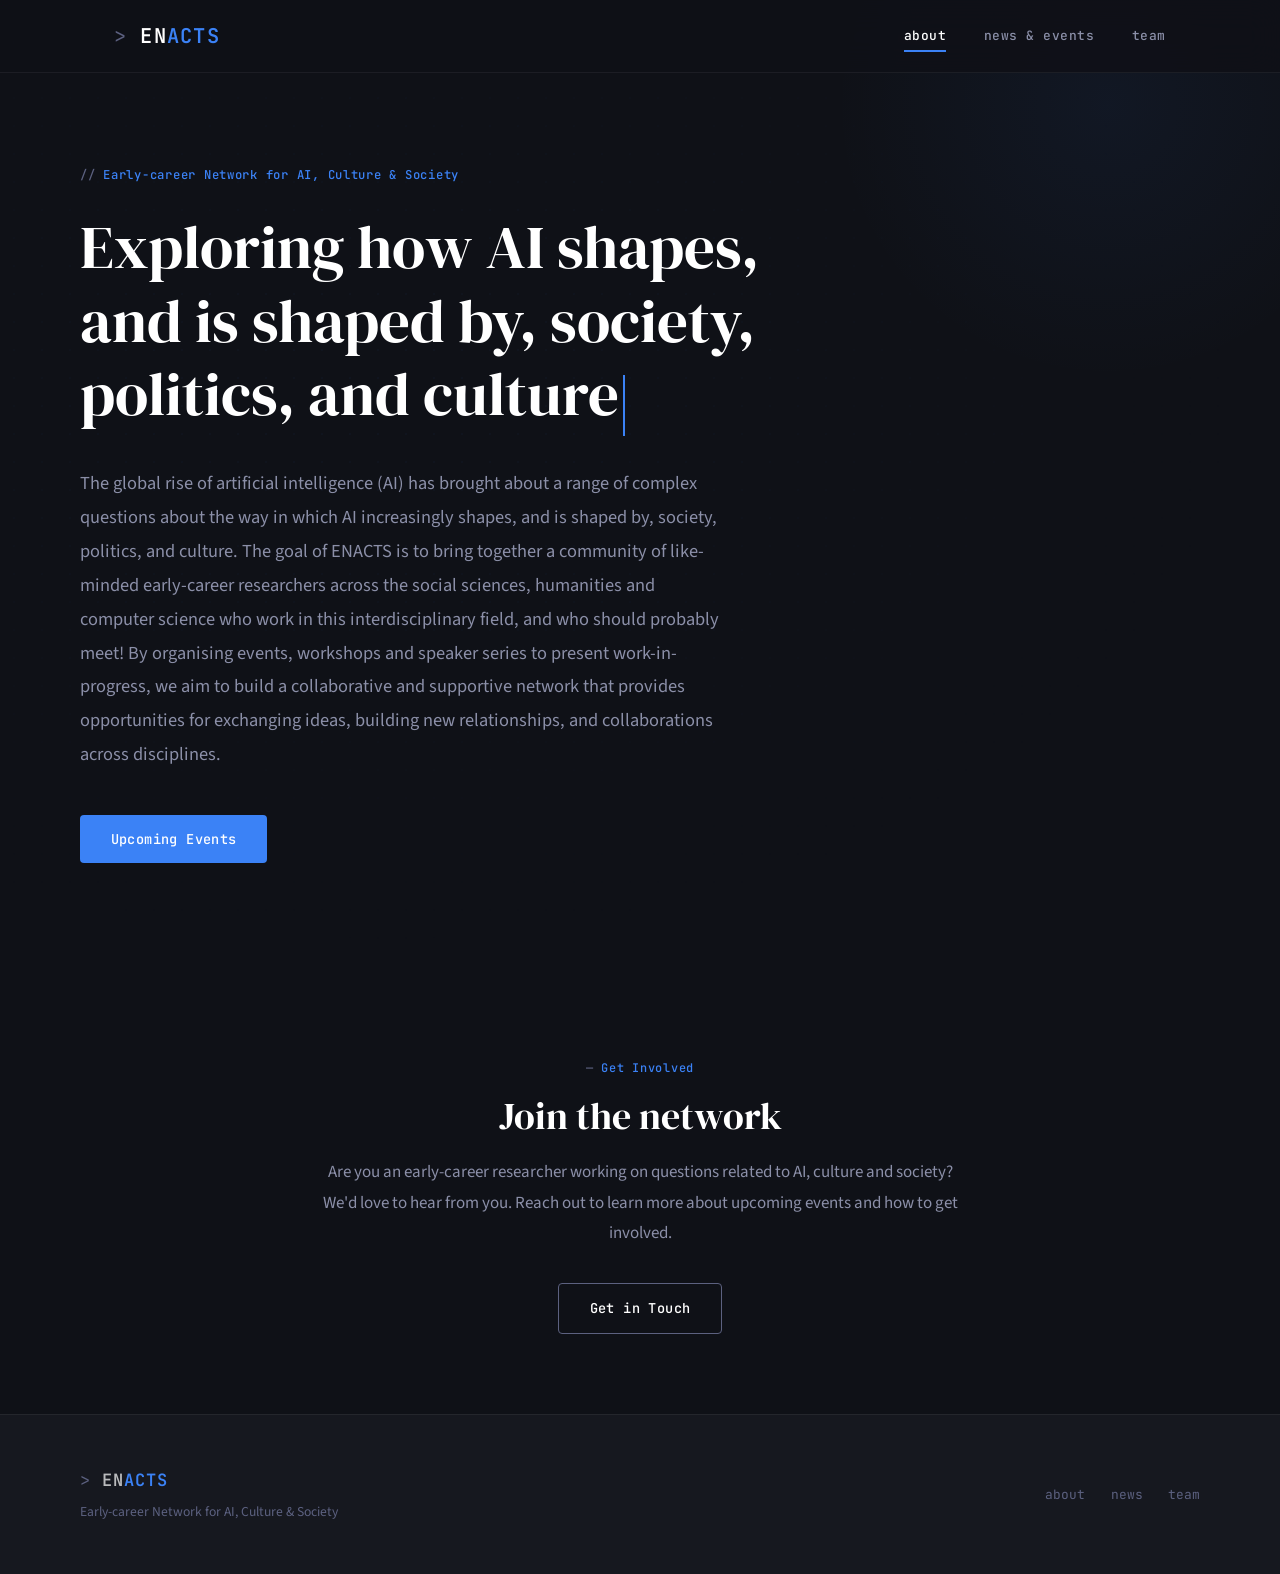
==== commit 8b2d466a: "Add files via upload" ====
--- a/index.html
+++ b/index.html
@@ -28,43 +28,13 @@
   <!-- Hero -->
   <section class="hero">
     <div class="hero-inner">
-      <span class="hero-label">Early-career Network for AI, Culture, Technology &amp; Society</span>
-      <h1>Exploring how <em>AI</em> shapes — and is shaped by — society, politics, and culture<span class="cursor"></span></h1>
+      <span class="hero-label">Early-career Network for AI, Culture &amp; Society</span>
+      <h1>Exploring how AI shapes, and is shaped by, society, politics, and culture<span class="cursor"></span></h1>
       <p class="hero-description">
-        The global rise of artificial intelligence has brought about a range of complex questions about the way in which AI increasingly shapes, and is shaped by, society, politics, and culture. ENACTS brings together a community of like-minded early-career researchers across the social sciences, humanities and computer science who work in this interdisciplinary field — and who should probably meet.
+        The global rise of artificial intelligence (AI) has brought about a range of complex questions about the way in which AI increasingly shapes, and is shaped by, society, politics, and culture. The goal of ENACTS is to bring together a community of like-minded early-career researchers across the social sciences, humanities and computer science who work in this interdisciplinary field, and who should probably meet! By organising events, workshops and speaker series to present work-in-progress, we aim to build a collaborative and supportive network that provides opportunities for exchanging ideas, building new relationships, and collaborations across disciplines.
       </p>
       <div class="hero-cta">
         <a href="news.html" class="btn btn-primary">Upcoming Events</a>
-      </div>
-    </div>
-  </section>
-
-  <!-- About / Mission -->
-  <section class="section section-alt" id="about">
-    <div class="section-inner">
-      <div class="section-header fade-in">
-        <span class="section-label">What We Do</span>
-        <h2 class="section-title">Building bridges across disciplines</h2>
-        <p class="section-subtitle">
-          By organising events, workshops and speaker series to present work-in-progress, we aim to build a collaborative and supportive network.
-        </p>
-      </div>
-      <div class="pillars fade-in">
-        <div class="pillar">
-          <div class="pillar-icon">{  }</div>
-          <h3>Exchange Ideas</h3>
-          <p>We create spaces for researchers to share perspectives across disciplinary boundaries — from computer science to the humanities — fostering dialogue on the societal implications of AI.</p>
-        </div>
-        <div class="pillar">
-          <div class="pillar-icon">&lt;/&gt;</div>
-          <h3>Build Relationships</h3>
-          <p>Our events and workshops are designed to connect early-career researchers who might not otherwise cross paths, building lasting professional relationships and a sense of community.</p>
-        </div>
-        <div class="pillar">
-          <div class="pillar-icon">[ ]</div>
-          <h3>Collaborate</h3>
-          <p>Through work-in-progress presentations and interdisciplinary workshops, we encourage new collaborations that bring together diverse methodologies and research traditions.</p>
-        </div>
       </div>
     </div>
   </section>
@@ -88,7 +58,7 @@
     <div class="footer-inner">
       <div>
         <div class="footer-logo">EN<span>ACTS</span></div>
-        <p class="footer-text" style="margin-top: 0.3rem;">Early-career Network for AI, Culture, Technology &amp; Society</p>
+        <p class="footer-text" style="margin-top: 0.3rem;">Early-career Network for AI, Culture &amp; Society</p>
       </div>
       <ul class="footer-links">
         <li><a href="index.html">about</a></li>
